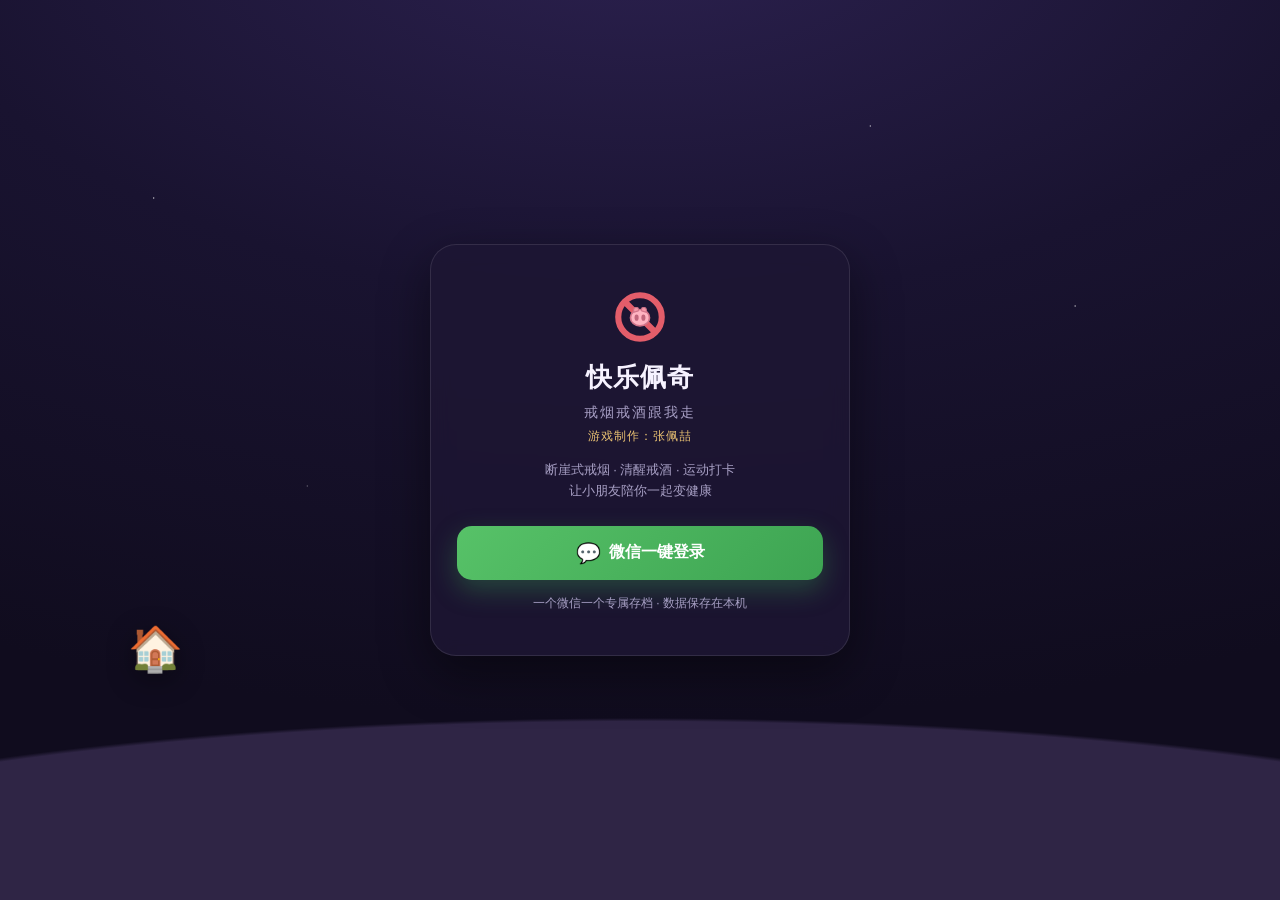
==== index.html @ ed57bc5c "更新: index.html" ====
<!DOCTYPE html>
<html lang="zh-CN">
<head>
<meta charset="UTF-8">
<meta name="viewport" content="width=device-width, initial-scale=1, viewport-fit=cover, user-scalable=no">
<title>快乐佩奇：戒烟戒酒跟我走</title>
<meta name="theme-color" content="#171227">
<link rel="manifest" href="manifest.json">
<link rel="apple-touch-icon" href="icon.png">
<meta http-equiv="Cache-Control" content="no-cache, no-store, must-revalidate">
<meta http-equiv="Pragma" content="no-cache">
<meta http-equiv="Expires" content="0">
<script>
/* 每次打开都带新版本号请求资源，避免手机/微信缓存旧代码 */
(function () {
  var v = 'v' + Date.now();
  document.write('<link rel="stylesheet" href="style.css?' + v + '">');
  ['art.js', 'music.js', 'game.js'].forEach(function (f) {
    document.write('<script src="' + f + '?' + v + '"><\/script>');
  });
})();
</script>
</head>
<body>

<!-- ============ 登录页 ============ -->
<div id="login" class="login">
  <div class="login-scene" aria-hidden="true">
    <div class="scene-stars"></div>
    <div class="scene-hills"></div>
    <div class="scene-house">🏠</div>
  </div>
  <div class="login-card">
    <div class="logo">
      <span class="logo-emoji">
        <svg viewBox="0 0 100 100" width="68" height="68" xmlns="http://www.w3.org/2000/svg">
          <line x1="29" y1="29" x2="71" y2="71" stroke="#e35d6a" stroke-width="9" stroke-linecap="round"/>
          <circle cx="50" cy="50" r="32" fill="none" stroke="#e35d6a" stroke-width="9"/>
          <ellipse cx="50" cy="51" rx="14" ry="12" fill="#ffb3c1" stroke="#d1748a" stroke-width="2.5"/>
          <ellipse cx="45" cy="51" rx="3" ry="4.6" fill="#c1667c"/>
          <ellipse cx="55" cy="51" rx="3" ry="4.6" fill="#c1667c"/>
          <path d="M41 43 Q39 34 47 36.5 Q48.5 38.5 47.5 41 Z" fill="#f59aa9" stroke="#d1748a" stroke-width="1.6" stroke-linejoin="round"/>
          <path d="M59 43 Q61 34 53 36.5 Q51.5 38.5 52.5 41 Z" fill="#f59aa9" stroke="#d1748a" stroke-width="1.6" stroke-linejoin="round"/>
        </svg>
      </span>
      <h1>快乐佩奇</h1>
      <p class="sub-title">戒烟戒酒跟我走</p>
      <p class="credit">游戏制作：张佩喆</p>
    </div>
    <p class="login-sub">断崖式戒烟 · 清醒戒酒 · 运动打卡<br>让小朋友陪你一起变健康</p>
    <button id="wxLogin" class="wx-btn">
      <span class="wx-ico">💬</span> 微信一键登录
    </button>
    <p class="muted tiny" style="text-align:center;margin-top:14px">一个微信一个专属存档 · 数据保存在本机</p>
  </div>
</div>

<!-- ============ 主界面 ============ -->
<div id="app" class="hidden">
  <header class="topbar">
    <div class="topbar-brand">
      <span class="brand-ico">
        <svg viewBox="0 0 100 100" width="22" height="22" xmlns="http://www.w3.org/2000/svg">
          <line x1="29" y1="29" x2="71" y2="71" stroke="#e35d6a" stroke-width="10" stroke-linecap="round"/>
          <circle cx="50" cy="50" r="32" fill="none" stroke="#e35d6a" stroke-width="10"/>
          <ellipse cx="50" cy="51" rx="14" ry="12" fill="#ffb3c1" stroke="#d1748a" stroke-width="2.5"/>
          <ellipse cx="45" cy="51" rx="3" ry="4.6" fill="#c1667c"/>
          <ellipse cx="55" cy="51" rx="3" ry="4.6" fill="#c1667c"/>
        </svg>
      </span>
      <span class="tb-wrap">快乐佩奇<small class="brand-credit">戒烟戒酒跟我走</small></span>
      <button id="nickBtn" class="nick-chip" title="点击修改昵称">玩家</button>
    </div>
    <div class="topbar-acts">
      <span id="ptsBadge" class="pts-badge">⭐ 0</span>
      <button id="musicBtn" class="icon-btn" title="音乐：卡农（可关闭）">🎵</button>
      <button id="menuBtn" class="icon-btn" title="菜单">☰</button>
    </div>
  </header>

  <main id="main"></main>

  <nav class="tabbar">
    <button class="tab active" data-tab="peki"><span class="tab-ico" id="pekiIco"></span>首页</button>
    <button class="tab" data-tab="smoke"><span>🚬</span>戒烟</button>
    <button class="tab" data-tab="alcohol"><span>🍺</span>戒酒</button>
    <button class="tab" data-tab="fit"><span>🏃</span>运动</button>
  </nav>
</div>

<audio id="bgm" src="bgm.mp3" loop preload="auto"></audio>
<div id="sheetRoot"></div>
<div id="toastWrap"></div>


</body>
</html>
---- style.css ----
/* 戒烟戒酒跟我走 · 样式（配色延续月芽小镇的深紫夜色 + 金色点缀） */
:root {
  --bg: #171227;
  --bg2: #221a3a;
  --card: rgba(255, 255, 255, .06);
  --card2: rgba(255, 255, 255, .1);
  --line: rgba(255, 255, 255, .1);
  --text: #f6f2ff;
  --muted: #a79fc4;
  --gold: #ffd479;
  --gold2: #ffb347;
  --mint: #7ee6c1;
  --pink: #ff9ec4;
  --violet: #b79bff;
  --radius: 22px;
  --shadow: 0 18px 50px rgba(0, 0, 0, .45);
}
* { box-sizing: border-box; -webkit-tap-highlight-color: transparent; }
html, body {
  margin: 0; padding: 0; min-height: 100%;
  background: radial-gradient(120% 90% at 50% -10%, #2c2150 0%, #191330 48%, #100c1e 100%);
  color: var(--text);
  font-family: -apple-system, BlinkMacSystemFont, "PingFang SC", "Noto Sans SC", "Microsoft YaHei", sans-serif;
  font-size: 15px; line-height: 1.6; -webkit-font-smoothing: antialiased; overflow-x: hidden;
}
button { font-family: inherit; font-size: inherit; color: inherit; border: none; background: none; cursor: pointer; }
input { font-family: inherit; }
.hidden { display: none !important; }
.muted { color: var(--muted); }
.tiny { font-size: 12px; }
.gold { color: var(--gold); }
b { font-weight: 700; }
h2, h3 { letter-spacing: .5px; margin: 0 0 10px; }
h3 small { font-weight: 400; }

/* ---------------- 通用 ---------------- */
.btn {
  display: inline-flex; align-items: center; justify-content: center; gap: 6px;
  padding: 10px 18px; border-radius: 13px; font-weight: 600; font-size: 14px;
  border: 1px solid transparent; transition: transform .15s, box-shadow .2s, background .2s, opacity .2s; white-space: nowrap;
}
.btn:active { transform: scale(.97); }
.btn-primary { background: linear-gradient(135deg, #ffd88c, #ffb347); color: #3d2808; box-shadow: 0 8px 22px rgba(255, 179, 71, .3); }
.btn-ghost { background: rgba(255, 255, 255, .07); border-color: var(--line); }
.btn-danger { background: #e35d6a; color: #fff; }
.btn.sm { padding: 7px 13px; font-size: 13px; border-radius: 10px; }
.btn-lg { width: 100%; padding: 15px; font-size: 16px; border-radius: 15px; }
.btn:disabled { opacity: .38; cursor: not-allowed; box-shadow: none; }

.card {
  background: var(--card); border: 1px solid var(--line); border-radius: var(--radius);
  padding: 18px; margin: 14px 14px 0; backdrop-filter: blur(6px);
}
.card h3 { font-size: 15px; }

/* ---------------- 登录 ---------------- */
.login { position: relative; min-height: 100dvh; display: grid; place-items: center; padding: 30px 18px; overflow: hidden; }
.login-scene { position: absolute; inset: 0; overflow: hidden; }
.scene-stars {
  position: absolute; inset: 0;
  background-image: radial-gradient(2px 2px at 12% 22%, rgba(255,255,255,.8), transparent 60%),
    radial-gradient(2px 2px at 68% 14%, rgba(255,255,255,.7), transparent 60%),
    radial-gradient(1.6px 1.6px at 42% 38%, rgba(255,255,255,.6), transparent 60%),
    radial-gradient(2px 2px at 84% 34%, rgba(255,255,255,.7), transparent 60%),
    radial-gradient(1.6px 1.6px at 24% 54%, rgba(255,255,255,.5), transparent 60%);
}
.scene-moon {
  position: absolute; top: 8%; right: 14%; width: 74px; height: 74px; border-radius: 50%;
  background: radial-gradient(circle at 34% 34%, #ffe9a8, #f2c76a);
  box-shadow: 0 0 60px rgba(255, 220, 140, .45);
}
.scene-hills {
  position: absolute; bottom: 0; left: 0; right: 0; height: 32%;
  background: radial-gradient(140% 120% at 50% 110%, #2f2545 60%, transparent 61%),
              radial-gradient(120% 100% at 20% 112%, #262038 58%, transparent 59%);
}
.scene-house { position: absolute; bottom: 24%; left: 10%; font-size: 44px; filter: drop-shadow(0 6px 14px rgba(0,0,0,.4)); }
.login-card {
  position: relative; width: min(420px, 100%); text-align: center;
  background: rgba(30, 22, 52, .82); border: 1px solid var(--line); border-radius: 26px;
  padding: 38px 26px 30px; backdrop-filter: blur(10px); box-shadow: var(--shadow);
}
.logo h1 { margin: 6px 0 2px; font-size: 26px; letter-spacing: 1px; }
.logo .sub-title { margin: 0; font-size: 14px; color: var(--muted); letter-spacing: 2px; }
.logo-emoji { font-size: 52px; }
.logo .credit { margin: 4px 0 0; font-size: 12px; color: var(--gold); opacity: .9; letter-spacing: 1px; }
.login-sub { color: var(--muted); font-size: 13px; margin: 14px 0 24px; }
.wx-btn {
  width: 100%; display: flex; align-items: center; justify-content: center; gap: 8px;
  background: linear-gradient(135deg, #57c268, #3da452); color: #fff; font-weight: 700;
  border-radius: 15px; padding: 15px; font-size: 16px; box-shadow: 0 10px 26px rgba(61, 164, 82, .35);
}
.wx-btn:active { transform: scale(.97); }
.wx-ico { font-size: 20px; }

/* ---------------- 顶栏 / 底栏 ---------------- */
.topbar {
  position: sticky; top: 0; z-index: 30;
  display: flex; align-items: center; justify-content: space-between;
  padding: 12px 16px; background: rgba(23, 18, 39, .86); backdrop-filter: blur(10px);
  border-bottom: 1px solid var(--line);
}
.topbar-brand { display: flex; align-items: center; gap: 8px; font-weight: 800; font-size: 17px; }
.tb-wrap { display: flex; flex-direction: column; line-height: 1.15; }
.brand-credit { font-size: 10px; font-weight: 400; color: var(--gold); opacity: .85; letter-spacing: 1px; }
.topbar-acts { display: flex; align-items: center; gap: 8px; }
.nick-chip {
  max-width: 96px; overflow: hidden; text-overflow: ellipsis; white-space: nowrap;
  font-size: 11px; font-weight: 700; color: var(--gold);
  background: rgba(255, 212, 121, .12); border: 1px solid rgba(255, 212, 121, .35);
  border-radius: 20px; padding: 3px 9px; margin-left: 2px; flex-shrink: 0;
}
.pts-badge {
  background: rgba(255, 212, 121, .14); border: 1px solid rgba(255, 212, 121, .3);
  color: var(--gold); font-size: 13px; font-weight: 700; border-radius: 20px; padding: 4px 12px;
}
.icon-btn {
  width: 38px; height: 38px; border-radius: 12px; font-size: 17px;
  background: var(--card2); border: 1px solid var(--line);
  display: grid; place-items: center;
}
.tabbar {
  position: fixed; bottom: 0; left: 50%; transform: translateX(-50%); z-index: 30;
  width: min(1180px, calc(100% - 24px));
  display: flex; gap: 6px; padding: 8px; margin-bottom: 10px;
  background: rgba(30, 22, 52, .92); border: 1px solid var(--line);
  border-radius: 20px; backdrop-filter: blur(12px); box-shadow: var(--shadow);
}
.tab {
  flex: 1; display: flex; flex-direction: column; align-items: center; gap: 2px;
  padding: 8px 0 6px; border-radius: 14px; color: var(--muted); font-size: 12px; font-weight: 600;
}
.tab span { font-size: 20px; }
.tab.active { background: rgba(255, 212, 121, .14); color: var(--gold); }
#app { padding-bottom: 110px; }

/* ---------------- 舞台 ---------------- */
.stage { position: relative; margin: 10px 10px 0; border-radius: var(--radius); overflow: hidden; border: 1px solid var(--line); }
.scene-svg { display: block; width: 100%; height: auto; }
.scene-btn {
  position: absolute; top: 12px; right: 12px; width: 40px; height: 40px; border-radius: 12px; font-size: 18px;
  background: rgba(20, 14, 40, .55); border: 1px solid var(--line); backdrop-filter: blur(4px);
}
.goal-banner {
  position: absolute; top: 14px; left: 50%; transform: translateX(-50%);
  background: rgba(20, 14, 40, .6); border: 1px solid rgba(255, 212, 121, .4); color: var(--gold);
  font-weight: 800; font-size: 14px; letter-spacing: 1px; padding: 6px 16px; border-radius: 20px;
  white-space: nowrap; backdrop-filter: blur(4px); text-shadow: 0 2px 8px rgba(0,0,0,.5);
}
.goal-sign {
  position: absolute; top: 50px; left: 50%; transform: translateX(-50%);
  background: rgba(20, 14, 40, .5); color: var(--muted); font-size: 11px;
  padding: 2px 11px; border-radius: 14px; white-space: nowrap; backdrop-filter: blur(4px);
  max-width: 82%; overflow: hidden; text-overflow: ellipsis;
}
.title-bar { display: flex; align-items: center; justify-content: center; gap: 10px; margin: 14px 14px 0; }
.peki-stage { min-height: 300px; }
.peki-stage .goal-banner { top: 5px; cursor: pointer; font-size: 12.5px; padding: 6px 12px; letter-spacing: 0; max-width: 74%; }
.peki-stage .charm-chip { top: 8px; right: 8px; font-size: 12px; padding: 4px 10px; }
/* 生命值 / 快乐值 进度条（浴缸下面一行） */
.stat-bars {
  position: absolute; left: 9px; right: 9px; bottom: 2px;
  display: flex; gap: 7px; pointer-events: none;
}
.sbar {
  flex: 1; min-width: 0;
  background: rgba(20, 14, 40, .62); border: 1px solid rgba(255, 255, 255, .14);
  border-radius: 10px; padding: 3px 8px 4px; backdrop-filter: blur(4px);
  line-height: 1.15;
}
.sbar-top { display: flex; align-items: center; justify-content: space-between; gap: 5px; font-size: 10px; color: #d8cff0; white-space: nowrap; }
.sbar-top b { font-size: 10px; color: var(--gold); }
.sbar-track { height: 4px; margin-top: 3px; border-radius: 4px; background: rgba(255, 255, 255, .13); overflow: hidden; }
.sbar-track i { display: block; height: 100%; border-radius: 4px; transition: width .5s ease; }
.sbar-track i.life { background: linear-gradient(90deg, #ff7a8a, #ff4d67); }
.sbar-track i.joy { background: linear-gradient(90deg, #ffd98c, #ffb347); }

/* 喂食进度条 */
.food-main { flex: 1; min-width: 0; display: block; text-align: left; }
.food-main b { display: flex; align-items: center; gap: 8px; font-size: 15px; }
.food-meter { display: flex; align-items: center; gap: 7px; margin-top: 5px; }
.food-bar { flex: 1; height: 5px; border-radius: 4px; background: rgba(255, 255, 255, .13); overflow: hidden; }
.food-bar i { display: block; height: 100%; border-radius: 4px; background: linear-gradient(90deg, #8fd3ff, #57b3ef); transition: width .5s ease; }
.food-meter em { font-style: normal; font-size: 10.5px; color: var(--muted); min-width: 30px; text-align: right; }
.food-row .food-ico { align-self: flex-start; margin-top: 2px; }
.food-row em.on { font-size: 10px; padding: 1px 6px; }
.clock-presets { display: flex; gap: 8px; margin-top: 8px; }
.clock-presets .btn { flex: 1; margin: 0; }
@keyframes tailWag { 0%,100% { transform: rotate(-10deg); } 50% { transform: rotate(16deg); } }
.dog-tail { animation: tailWag 1s ease-in-out infinite; transform-box: fill-box; transform-origin: 100% 100%; }
@keyframes dogWiggle { 0%,100% { transform: rotate(0); } 25% { transform: rotate(-9deg); } 50% { transform: rotate(7deg); } 75% { transform: rotate(-4deg); } }
.dog-wiggle { animation: dogWiggle .55s ease-in-out; transform-box: fill-box; transform-origin: 50% 100%; }
@keyframes catDrop {
  0% { transform: translate(0,-540px) rotate(-52deg); opacity: 0; }
  8% { opacity: 1; }
  55% { transform: translate(0,0) rotate(10deg); }
  68% { transform: translate(0,-32px) rotate(-8deg); }
  80% { transform: translate(0,0) rotate(3deg); }
  100% { transform: translate(0,0) rotate(0); }
}
.cat-drop { animation: catDrop 2.2s cubic-bezier(.45,0,.8,1) forwards; transform-box: fill-box; transform-origin: 50% 100%; }
@keyframes catLick { 0%,100% { transform: rotate(0); } 30% { transform: rotate(-7deg); } 60% { transform: rotate(5deg); } }
.cat-lick { animation: catLick 1.1s ease-in-out infinite; transform-box: fill-box; transform-origin: 50% 100%; }
@keyframes catLeave { 0% { opacity: 1; transform: translateX(0); } 100% { opacity: 0; transform: translateX(220px); } }
.cat-leave { animation: catLeave 1.8s ease-in forwards; transform-box: fill-box; transform-origin: 50% 100%; }
.peki-stage .scene-svg { height: 300px; object-fit: cover; }

/* 小朋友（舞台下方大图） */
.kid-zone { position: relative; margin: 12px 14px 0; }

.lv-mini {
  font-size: 11px; font-weight: 700; color: var(--gold); white-space: nowrap;
  border: 1px solid rgba(255, 212, 121, .45); border-radius: 20px; padding: 6px 12px;
  background: rgba(255, 212, 121, .1);
}
.stat .stat-sub { display: block; font-style: normal; font-size: 11px; font-weight: 500; color: var(--muted); margin-top: 2px; }
.title-badge {
  display: inline-flex; align-items: center; gap: 6px; white-space: nowrap;
  background: rgba(26, 18, 44, .82); backdrop-filter: blur(6px);
  border: 1px solid rgba(255, 212, 121, .5); color: var(--gold);
  font-weight: 800; font-size: 13px; padding: 5px 14px; border-radius: 20px; margin: 0;
  box-shadow: 0 6px 18px rgba(0, 0, 0, .28);
}
.title-badge small { font-weight: 400; opacity: .8; }
.kid-stage { display: grid; place-items: center; padding: 6px 0 2px; }
#kidBox svg { width: 190px; height: auto; overflow: visible; }

/* 交互栏 */
.dock {
  display: grid; grid-template-columns: 1fr 1fr 1fr; gap: 8px;
  margin: 14px 14px 0;
}
.dock .act.primary { grid-column: 1 / -1; }
.dock.single { grid-template-columns: 1fr; }

/* 鼓励爱心 */
.heart-pop {
  position: absolute; bottom: 20%; left: 50%; line-height: 1; pointer-events: none;
  opacity: 0; animation: heartUp 1.55s cubic-bezier(.2, .7, .3, 1) forwards;
  filter: drop-shadow(0 2px 6px rgba(0, 0, 0, .35));
}
@keyframes heartUp {
  0% { opacity: 0; transform: translate(-50%, 0) scale(.4); }
  18% { opacity: 1; transform: translate(-50%, -18px) scale(1.05); }
  100% { opacity: 0; transform: translate(calc(-50% + var(--dx, 0px)), -128px) scale(1.3); }
}
.act {
  display: flex; align-items: center; justify-content: center; gap: 5px;
  background: var(--card2); border: 1px solid var(--line); border-radius: 14px;
  padding: 11px 6px; font-size: 13px; font-weight: 600; color: var(--text);
}
.act:active { transform: scale(.96); }
.act.primary {
  background: linear-gradient(135deg, #ffd88c, #ffb347); color: #3d2808;
  border: none; font-size: 15px; padding: 13px; box-shadow: 0 8px 22px rgba(255, 179, 71, .3); font-weight: 800;
}
.act:disabled { opacity: .45; }

/* 统计 */
.stats-grid { display: grid; grid-template-columns: repeat(auto-fit, minmax(92px, 1fr)); gap: 8px; margin: 8px 0 4px; }
.stat {
  background: rgba(255, 255, 255, .05); border: 1px solid var(--line); border-radius: 14px;
  padding: 10px 8px; text-align: center;
}
.stat small { display: block; color: var(--muted); font-size: 11px; }
.stat b { font-size: 15px; color: var(--gold); }

/* 健康总览 */
.hp-row { display: flex; align-items: center; gap: 10px; margin: 9px 0; }
.hp-name { width: 76px; font-size: 13px; color: var(--muted); flex-shrink: 0; }
.hp-bar { flex: 1; height: 10px; background: rgba(255, 255, 255, .08); border-radius: 6px; overflow: hidden; }
.hp-bar i { display: block; height: 100%; border-radius: 6px; background: linear-gradient(90deg, #7ee6c1, #ffd479); transition: width .6s; }
.hp-pct { width: 42px; text-align: right; font-size: 12px; }

/* 表单 */
.form { display: flex; flex-direction: column; gap: 8px; margin-top: 6px; }
.form label { font-size: 12px; color: var(--muted); margin-top: 6px; }
.form input {
  background: rgba(255, 255, 255, .07); border: 1px solid var(--line); border-radius: 12px;
  color: var(--text); padding: 11px 13px; font-size: 15px; outline: none; width: 100%;
}
.form input:focus { border-color: rgba(255, 212, 121, .5); }
.form-row { flex-direction: row; flex-wrap: wrap; }
.form-row > div { flex: 1 1 30%; display: flex; flex-direction: column; gap: 6px; min-width: 90px; }
.seg { display: flex; gap: 8px; }
.seg-b {
  flex: 1; padding: 11px; border-radius: 12px; background: rgba(255, 255, 255, .07);
  border: 1px solid var(--line); font-weight: 600;
}
.seg-b.active { background: rgba(255, 212, 121, .16); border-color: rgba(255, 212, 121, .5); color: var(--gold); }

/* 纸条 / 悄悄话 */
.note-item {
  background: rgba(255, 212, 121, .08); border: 1px dashed rgba(255, 212, 121, .35);
  border-radius: 12px; padding: 10px 12px; font-size: 13px; margin: 8px 0; color: #ffe9c0;
}
.note-big {
  background: linear-gradient(135deg, rgba(255, 212, 121, .16), rgba(255, 179, 71, .1));
  border: 1px solid rgba(255, 212, 121, .45); border-radius: 16px;
  padding: 22px 18px; margin: 14px 0; text-align: center; font-size: 15px; line-height: 1.9; color: #ffe9c0;
}
.msg-item {
  display: flex; align-items: center; justify-content: space-between; gap: 10px;
  background: rgba(255, 255, 255, .05); border: 1px solid var(--line);
  border-radius: 12px; padding: 10px 12px; margin: 8px 0;
}
.msg-item p { margin: 0; font-size: 14px; }
.msg-del {
  background: rgba(227, 93, 106, .16); color: #ff9aa5; border: 1px solid rgba(227, 93, 106, .3);
  border-radius: 9px; padding: 4px 10px; font-size: 12px; flex-shrink: 0;
}
.organ-box { background: rgba(0, 0, 0, .25); border-radius: 16px; padding: 12px; display: grid; place-items: center; }
.organ-box svg { width: min(280px, 78vw); height: auto; }

/* 弹层 */
.sheet-mask {
  position: fixed; inset: 0; z-index: 60; background: rgba(10, 6, 20, .62);
  display: flex; align-items: flex-end; justify-content: center;
  opacity: 0; transition: opacity .22s;
}
.sheet-mask.in { opacity: 1; }
.sheet {
  width: min(560px, 100%); background: #241c3e; border: 1px solid var(--line);
  border-radius: 24px 24px 0 0; padding: 24px 20px calc(24px + env(safe-area-inset-bottom));
  transform: translateY(40px); transition: transform .25s; max-height: 82dvh; overflow-y: auto;
}
.sheet.in { transform: translateY(0); }
.sheet h3 { font-size: 18px; text-align: center; }
.sheet-sub { color: var(--muted); font-size: 13px; text-align: center; margin: 8px 0 14px; }
.sheet-actions { display: flex; gap: 10px; margin-top: 14px; }
.sheet-actions.col { flex-direction: column; }
.sheet-actions .btn { flex: 1; padding: 13px; }
.wx-accounts { display: flex; flex-direction: column; gap: 8px; margin: 10px 0; }
.wx-account {
  display: flex; align-items: center; gap: 6px;
  background: rgba(255, 255, 255, .06); border: 1px solid var(--line);
  border-radius: 14px; padding: 8px 8px 8px 14px;
}
.wx-pick {
  flex: 1; min-width: 0; display: flex; align-items: center; gap: 12px;
  text-align: left; padding: 4px 0;
}
.wx-pick em { margin-left: auto; font-style: normal; font-size: 12px; color: var(--muted); white-space: nowrap; }
.wx-del {
  width: 32px; height: 32px; border-radius: 10px; flex-shrink: 0; font-size: 14px;
  color: #ff9aa5; background: rgba(227, 93, 106, .14); border: 1px solid rgba(227, 93, 106, .3);
  display: grid; place-items: center;
}
.wx-del:active { background: rgba(227, 93, 106, .3); }
.ava { display: grid; place-items: center; background: rgba(255, 255, 255, .1); border-radius: 12px; }
.ava.big { width: 42px; height: 42px; font-size: 22px; }
.wx-nick { font-weight: 700; }
.wx-new {
  width: 100%; display: flex; align-items: center; justify-content: center; gap: 6px;
  background: linear-gradient(135deg, #57c268, #3da452); color: #fff; font-weight: 700;
  border-radius: 14px; padding: 13px; margin-top: 6px;
}

/* 菜单 / 分享 */
.wx-card {
  display: flex; align-items: center; gap: 13px;
  background: rgba(87, 194, 104, .12); border: 1px solid rgba(87, 194, 104, .32);
  border-radius: 16px; padding: 15px 16px; margin-top: 12px;
}
.wx-card-ico { font-size: 24px; flex-shrink: 0; }
.wx-card small { display: block; font-size: 11px; color: var(--muted); letter-spacing: .5px; }
.wx-card b {
  display: block; margin-top: 3px; font-size: 19px; letter-spacing: 1.4px;
  color: #a8e6b6; font-family: ui-monospace, SFMono-Regular, Menlo, monospace;
  user-select: all; -webkit-user-select: all;
}
.menu-list { display: flex; flex-direction: column; gap: 9px; margin-top: 6px; }
.menu-row {
  display: flex; align-items: center; gap: 12px; text-align: left; width: 100%;
  background: rgba(255, 255, 255, .06); border: 1px solid var(--line);
  border-radius: 15px; padding: 13px 15px; transition: background .18s;
}
.menu-row:active { background: rgba(255, 255, 255, .12); }
.menu-row > span { font-size: 20px; flex-shrink: 0; width: 26px; text-align: center; }
.menu-row b { display: block; font-size: 14.5px; font-weight: 700; }
.menu-row small { display: block; font-size: 11.5px; color: var(--muted); font-weight: 400; margin-top: 1px; }
.menu-row.danger { background: rgba(227, 93, 106, .13); border-color: rgba(227, 93, 106, .3); }
.menu-row.danger b { color: #ff9aa5; }
.share-tip {
  display: flex; align-items: center; justify-content: center; gap: 10px;
  background: rgba(255, 212, 121, .1); border: 1px dashed rgba(255, 212, 121, .4);
  border-radius: 14px; padding: 14px; color: var(--gold); font-weight: 700; font-size: 14px;
}
.share-arrow { font-size: 22px; transform: translateY(-2px); }

/* toast */
#toastWrap {
  position: fixed; top: 70px; left: 50%; transform: translateX(-50%); z-index: 80;
  display: flex; flex-direction: column; align-items: center; gap: 8px; pointer-events: none; width: max-content; max-width: 90vw;
}
.toast {
  background: rgba(30, 22, 52, .95); border: 1px solid rgba(255, 212, 121, .35);
  color: var(--text); font-size: 14px; font-weight: 600; border-radius: 20px; padding: 10px 20px;
  box-shadow: var(--shadow); animation: toastIn .25s ease-out; max-width: 88vw; text-align: center;
}
.toast.out { opacity: 0; transform: translateY(-8px); transition: all .35s; }
@keyframes toastIn { from { opacity: 0; transform: translateY(10px) scale(.94); } }

/* ---------------- 场景动画 ---------------- */
@keyframes cloudDrift { from { transform: translateX(-120px); } to { transform: translateX(920px); } }
.cloud { animation: cloudDrift 46s linear infinite; }
@keyframes waveGlide { from { transform: translateX(0); } to { transform: translateX(-160px); } }
.wave { animation: waveGlide 5.5s linear infinite; }
@keyframes shimmerMove { 0%, 100% { opacity: .25; } 50% { opacity: .9; } }
.shimmer { animation: shimmerMove 2.6s ease-in-out infinite; }
@keyframes palmSway { 0%, 100% { transform: rotate(-1.2deg); } 50% { transform: rotate(1.4deg); } }
.palm { transform-box: fill-box; transform-origin: 50% 100%; animation: palmSway 6.5s ease-in-out infinite; }
@keyframes crabWalk { 0%, 100% { transform: translateX(0); } 50% { transform: translateX(26px); } }
.crab { animation: crabWalk 9s ease-in-out infinite; }
@keyframes twinkleDot { 0%, 100% { opacity: .25; } 50% { opacity: 1; } }
.spk { animation: twinkleDot 2.8s ease-in-out infinite; }
@keyframes leafFall {
  0% { transform: translate(0, -10px) rotate(0deg); opacity: 0; }
  15% { opacity: .9; }
  100% { transform: translate(-60px, 260px) rotate(220deg); opacity: 0; }
}
.leaf { animation: leafFall 7s linear infinite; }
/* 卧室：窗帘飘动 / 睡眠气泡 */
@keyframes curtainSway {
  0%, 100% { transform: rotate(-1.3deg) skewX(0deg); }
  50% { transform: rotate(1.8deg) skewX(1.2deg); }
}
.curtain { transform-box: fill-box; transform-origin: 50% 0%; animation: curtainSway 5.2s ease-in-out infinite; }
@keyframes zzzFloat {
  0% { opacity: 0; transform: translate(0, 6px) scale(.7); }
  30% { opacity: .9; }
  100% { opacity: 0; transform: translate(16px, -34px) scale(1.15); }
}
.zzz { animation: zzzFloat 3.4s ease-out infinite; transform-box: fill-box; }
@keyframes bubbleUp {
  0% { opacity: 0; transform: translateY(10px) scale(.7); }
  25% { opacity: .75; }
  100% { opacity: 0; transform: translateY(-42px) scale(1.12); }
}
.bath-bubble { animation: bubbleUp 4.2s ease-out infinite; transform-box: fill-box; transform-origin: 50% 50%; }

@keyframes boatBob {
  0%, 100% { transform: translateY(0) rotate(-.8deg); }
  50% { transform: translateY(5px) rotate(.8deg); }
}
.boat { transform-box: fill-box; transform-origin: 50% 90%; animation: boatBob 4.6s ease-in-out infinite; }
@keyframes fxTwinkle { 0%, 100% { opacity: .2; } 50% { opacity: 1; } }
.kid-fx { animation: fxTwinkle 1.6s ease-in-out infinite; }

/* 小朋友交互动画 */
@keyframes kidJump {
  0%, 100% { transform: translateY(0); }
  30% { transform: translateY(-26px) scale(1.03); }
  55% { transform: translateY(0); }
  72% { transform: translateY(-10px); }
}
.jump { animation: kidJump .8s ease-out; }
@keyframes kidShake {
  0%, 100% { transform: rotate(0); }
  20% { transform: rotate(-7deg) translateX(-5px); }
  40% { transform: rotate(6deg) translateX(5px); }
  60% { transform: rotate(-5deg) translateX(-4px); }
  80% { transform: rotate(4deg) translateX(3px); }
}
.shake { animation: kidShake .65s ease-in-out; transform-origin: 50% 90%; }
@keyframes kidNod { 0%, 100% { transform: translateY(0); } 40% { transform: translateY(5px) rotate(2deg); } }
.nod { animation: kidNod .6s ease-in-out; }
@keyframes kidEat { 0%, 100% { transform: scale(1); } 30% { transform: scale(1.1, .92); } 60% { transform: scale(.96, 1.05); } }
.eat { animation: kidEat .7s ease-in-out; }
.scene-kid { transform-box: fill-box; transform-origin: 50% 100%; }
.peki-kid { transform-box: fill-box; transform-origin: 50% 100%; }
.peki-float { transform-box: fill-box; transform-origin: 50% 50%; animation: pekiFloat 3.8s ease-in-out infinite; }
@keyframes pekiFloat { 0%, 100% { transform: translateY(0); } 50% { transform: translateY(-9px); } }
/* 快乐值为 0：睡着 → 呼吸放慢、星光熄灭 */
.peki-stage.sleepy .peki-float { animation-duration: 7s; }
.peki-stage.sleepy .kid-fx { animation: none; opacity: .35; }
.peki-stage.sleepy .zzz { animation-duration: 4.2s; }
/* 佩奇页新增 */
.cheer-num { margin-left: 8px; font-size: 11px; font-weight: 700; opacity: .72; letter-spacing: .5px; }
.dock.two { grid-template-columns: 1fr 1fr; }
.dock.two .act.primary { grid-column: 1 / -1; }
.charm-chip {
  position: absolute; top: 12px; right: 12px;
  background: rgba(255, 212, 121, .16); border: 1px solid rgba(255, 212, 121, .45);
  color: var(--gold); font-weight: 800; font-size: 13px; letter-spacing: .5px;
  padding: 5px 12px; border-radius: 20px; backdrop-filter: blur(4px);
}
.rules-btn { width: calc(100% - 28px); margin: 14px 14px 0; }
.food-list { display: flex; flex-direction: column; gap: 9px; margin-top: 6px; }
.food-row {
  display: flex; align-items: center; gap: 12px; width: 100%; text-align: left;
  background: rgba(255, 255, 255, .06); border: 1px solid var(--line);
  border-radius: 15px; padding: 12px 14px;
}
.food-row:disabled { opacity: .45; }
.food-row:active:not(:disabled) { background: rgba(255, 255, 255, .12); }
.food-ico { font-size: 26px; flex-shrink: 0; width: 32px; text-align: center; }
.food-row b { display: block; font-size: 15px; flex: 1; }
.food-row small { display: block; font-size: 11.5px; color: var(--muted); margin-top: 2px; }
.food-row em.on {
  margin-left: auto; font-style: normal; font-size: 10.5px; font-weight: 700;
  color: var(--gold); background: rgba(255, 212, 121, .14); border: 1px solid rgba(255, 212, 121, .35);
  border-radius: 12px; padding: 3px 8px; flex-shrink: 0;
}
.rule-list p {
  margin: 0 0 10px; font-size: 13px; line-height: 1.6; color: #ded7f2;
  background: rgba(255, 255, 255, .05); border: 1px solid var(--line);
  border-radius: 12px; padding: 10px 12px;
}
.rule-list p b { color: var(--gold); margin-right: 6px; }

/* 佩奇跳舞 */
@keyframes pekiDance {
  0%, 100% { transform: rotate(0deg) translateY(0); }
  15% { transform: rotate(-9deg) translateY(-7px); }
  32% { transform: rotate(8deg) translateY(0); }
  48% { transform: rotate(-7deg) translateY(-9px); }
  66% { transform: rotate(8deg) translateY(0); }
  84% { transform: rotate(-5deg) translateY(-5px); }
}
.peki-kid.dance { animation: pekiDance .72s ease-in-out 7; }

@media (min-width: 700px) {
  #main { max-width: 620px; margin: 0 auto; }
  .card { margin-left: 0; margin-right: 0; }
  .stage, .kid-zone, .dock { max-width: 600px; margin-left: auto; margin-right: auto; }
}

/* ---------------- 新增组件 ---------------- */
.brand-ico { display: grid; place-items: center; }
.logo-emoji svg { display: block; margin: 0 auto; }
.tab-ico { display: grid; place-items: center; height: 22px; }
.tab-ico .ava-svg { width: 24px; height: 24px; display: block; }
.tab.active .tab-ico .ava-svg circle:first-child { stroke: #ffd479; }

.stat b { font-size: 14px; line-height: 1.35; word-break: break-all; }

.info-card { padding: 14px 16px; }
.info-toggle {
  width: 100%; display: flex; align-items: center; justify-content: space-between;
  font-size: 14px; font-weight: 700; color: var(--text); padding: 2px 0;
}
.info-toggle em { font-style: normal; font-size: 12px; color: var(--muted); font-weight: 400; }
.info-body { margin-top: 12px; }
.info-body.hidden { display: none; }
.save-btn { margin-top: 14px; }
.restart-btn { margin-top: 10px; background: rgba(227, 93, 106, .15); border: 1px solid rgba(227, 93, 106, .35); color: #ff9aa5; }

.lv-btn {
  float: right; font-size: 11px; font-weight: 600; color: var(--gold);
  border: 1px solid rgba(255, 212, 121, .4); border-radius: 10px; padding: 2px 9px;
  background: rgba(255, 212, 121, .1);
}
.lv-list { display: flex; flex-direction: column; gap: 8px; margin-top: 6px; }
.lv-row {
  display: grid; grid-template-columns: 68px 96px 1fr; align-items: center; gap: 8px;
  background: rgba(255, 255, 255, .05); border: 1px solid var(--line);
  border-radius: 12px; padding: 9px 12px;
}
.lv-day { font-size: 12px; color: var(--gold); font-weight: 700; }
.lv-name { font-size: 13px; font-weight: 700; }
.lv-row small { color: var(--muted); font-size: 11px; line-height: 1.5; }
.note-wrap { margin-top: 14px; }
.note-title { font-size: 12px; color: var(--muted); margin: 0 0 8px; }
.note-list { margin-top: 0; display: flex; flex-direction: column; gap: 8px; }
.note-item {
  display: flex; align-items: center; gap: 9px; width: 100%; margin: 0; padding: 10px 12px;
  background: rgba(255, 212, 121, .09); border: 1px dashed rgba(255, 212, 121, .35);
  border-radius: 12px; color: #ffe9c0; font-size: 13px; font-family: inherit; text-align: left; cursor: pointer;
  transition: transform .12s;
}
.note-item:active { transform: scale(.985); }
.note-idx {
  flex: none; width: 20px; height: 20px; border-radius: 50%; background: rgba(255, 212, 121, .2);
  font-size: 11px; font-weight: 700; display: grid; place-items: center;
}
.note-txt { overflow: hidden; text-overflow: ellipsis; white-space: nowrap; }
/* 舞台上可点击的脑袋（佩奇 / 女孩 / 小佩奇） */
.pk-tap { cursor: pointer; }
.mini-tap { transform-box: fill-box; transform-origin: 50% 100%; }
.mini-tap.mini-bop { animation: kidNod .55s ease-in-out; }

@media (max-width: 440px) {
  .topbar { padding: 11px 12px; }
  .topbar-brand { font-size: 15px; gap: 6px; }
  .pts-badge { padding: 3px 9px; font-size: 12px; }
  .icon-btn { width: 34px; height: 34px; font-size: 16px; border-radius: 11px; }
  .nick-chip { max-width: 84px; padding: 3px 8px; }
}
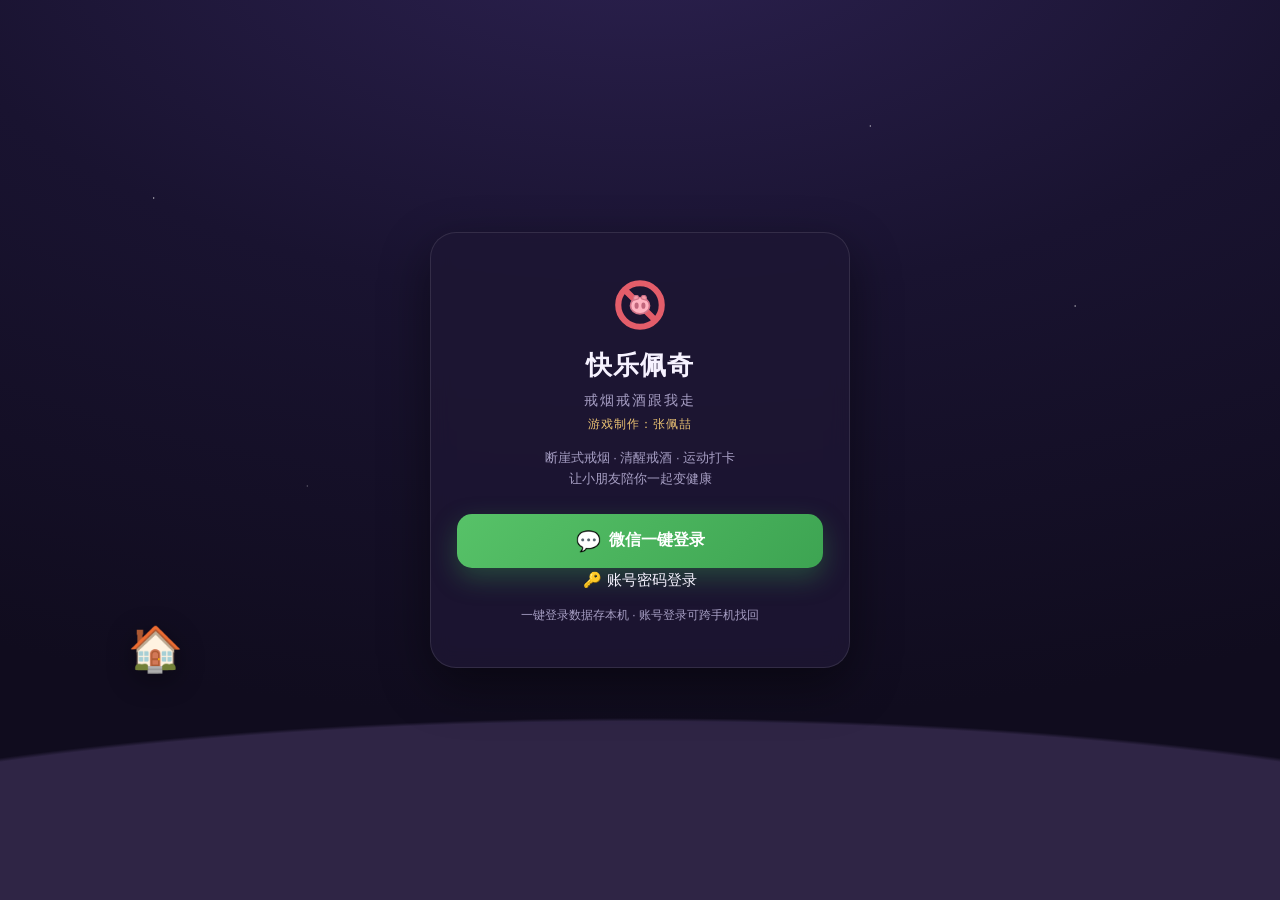
==== commit 3b03a74c: "account login button on login screen" ====
--- a/index.html
+++ b/index.html
@@ -51,7 +51,10 @@
     <button id="wxLogin" class="wx-btn">
       <span class="wx-ico">💬</span> 微信一键登录
     </button>
-    <p class="muted tiny" style="text-align:center;margin-top:14px">一个微信一个专属存档 · 数据保存在本机</p>
+    <button id="acctLogin" class="acct-btn">
+      <span>🔑</span> 账号密码登录
+    </button>
+    <p class="muted tiny" style="text-align:center;margin-top:14px">一键登录数据存本机 · 账号登录可跨手机找回</p>
   </div>
 </div>
 
@@ -72,7 +75,7 @@
       <button id="nickBtn" class="nick-chip" title="点击修改昵称">玩家</button>
     </div>
     <div class="topbar-acts">
-      <span id="ptsBadge" class="pts-badge">⭐ 0</span>
+      <button id="dmBell" class="icon-btn hidden" title="私信消息">✉️</button>
       <button id="musicBtn" class="icon-btn" title="音乐：卡农（可关闭）">🎵</button>
       <button id="menuBtn" class="icon-btn" title="菜单">☰</button>
     </div>
--- a/style.css
+++ b/style.css
@@ -105,19 +105,21 @@
 .brand-credit { font-size: 10px; font-weight: 400; color: var(--gold); opacity: .85; letter-spacing: 1px; }
 .topbar-acts { display: flex; align-items: center; gap: 8px; }
 .nick-chip {
-  max-width: 96px; overflow: hidden; text-overflow: ellipsis; white-space: nowrap;
+  display: inline-flex; align-items: center; max-width: 150px;
   font-size: 11px; font-weight: 700; color: var(--gold);
   background: rgba(255, 212, 121, .12); border: 1px solid rgba(255, 212, 121, .35);
   border-radius: 20px; padding: 3px 9px; margin-left: 2px; flex-shrink: 0;
 }
+.nick-chip .nk-t { max-width: 118px; overflow: hidden; text-overflow: ellipsis; white-space: nowrap; }
+.nick-chip .vip-mini { flex: none; }
 .pts-badge {
   background: rgba(255, 212, 121, .14); border: 1px solid rgba(255, 212, 121, .3);
   color: var(--gold); font-size: 13px; font-weight: 700; border-radius: 20px; padding: 4px 12px;
 }
 .icon-btn {
-  width: 38px; height: 38px; border-radius: 12px; font-size: 17px;
+  width: 38px; height: 38px; border-radius: 12px; font-size: 17px; flex: none;
   background: var(--card2); border: 1px solid var(--line);
-  display: grid; place-items: center;
+  display: grid; place-items: center; -webkit-text-size-adjust: 100%;
 }
 .tabbar {
   position: fixed; bottom: 0; left: 50%; transform: translateX(-50%); z-index: 30;
@@ -585,5 +587,246 @@
   .topbar-brand { font-size: 15px; gap: 6px; }
   .pts-badge { padding: 3px 9px; font-size: 12px; }
   .icon-btn { width: 34px; height: 34px; font-size: 16px; border-radius: 11px; }
-  .nick-chip { max-width: 84px; padding: 3px 8px; }
-}
+  .nick-chip { max-width: 132px; padding: 3px 8px; }
+  .nick-chip .nk-t { max-width: 100px; }
+}
+
+/* 会员 / 激活码 */
+.vip-tag {
+  display: inline-block; margin-left: 6px; padding: 1px 7px; border-radius: 999px;
+  font-size: 10px; font-weight: 800; letter-spacing: .04em; color: #4a3410;
+  background: linear-gradient(135deg, #ffe9a8, #efbb45); vertical-align: middle;
+}
+.vip-card {
+  display: flex; gap: 12px; align-items: center; margin-top: 10px; padding: 14px;
+  border-radius: 16px; border: 1px solid rgba(255, 212, 121, .34);
+  background: linear-gradient(135deg, rgba(255, 212, 121, .16), rgba(255, 212, 121, .04));
+}
+.vip-badge {
+  flex: none; width: 46px; height: 46px; border-radius: 13px;
+  display: flex; align-items: center; justify-content: center;
+  font-size: 13px; font-weight: 800; letter-spacing: .04em; color: #4a3410;
+  background: linear-gradient(135deg, #ffe9a8, #e9b93f);
+}
+.vip-card b { display: block; font-size: 15px; }
+.vip-card small { display: block; margin-top: 3px; font-size: 11.5px; color: var(--muted); }
+.vip-perk { margin-top: 14px; display: flex; flex-direction: column; gap: 9px; }
+.vip-perk div { display: flex; gap: 9px; align-items: center; font-size: 13px; color: #ded7f0; }
+.vip-perk span { width: 20px; text-align: center; }
+.vip-input {
+  width: 100%; margin-top: 14px; padding: 13px 14px; border-radius: 13px;
+  border: 1px solid rgba(255, 255, 255, .18); background: rgba(255, 255, 255, .06);
+  color: var(--text); font-size: 15px; text-align: center; letter-spacing: .1em;
+  text-transform: uppercase; font-family: ui-monospace, Menlo, Consolas, monospace;
+}
+.vip-input:focus { outline: none; border-color: var(--gold); box-shadow: 0 0 0 3px rgba(255, 212, 121, .14); }
+.vip-input::placeholder { color: rgba(255, 255, 255, .3); letter-spacing: .05em; }
+.date-row { display: flex; align-items: center; gap: 10px; margin-top: 10px; }
+.date-row span { flex: none; width: 74px; font-size: 13px; color: var(--muted); }
+.date-input {
+  flex: 1; min-width: 0; padding: 11px 12px; border-radius: 12px;
+  border: 1px solid rgba(255, 255, 255, .18); background: rgba(255, 255, 255, .06);
+  color: var(--text); font-size: 15px; font-family: inherit; color-scheme: dark;
+}
+.date-input:focus { outline: none; border-color: var(--gold); }
+
+/* 好友 */
+.fr-me {
+  display: flex; align-items: center; gap: 10px; margin-top: 10px; padding: 12px;
+  border-radius: 14px; border: 1px solid var(--line); background: rgba(255, 255, 255, .05);
+}
+.fr-ava {
+  flex: none; width: 38px; height: 38px; border-radius: 50%; display: flex;
+  align-items: center; justify-content: center; font-size: 20px; background: rgba(255, 255, 255, .08);
+}
+.fr-info { min-width: 0; }
+.fr-info b { display: block; font-size: 14.5px; }
+.fr-info small { display: block; margin-top: 2px; font-size: 11.5px; color: var(--muted); }
+.fr-search { display: flex; gap: 8px; margin-top: 14px; }
+.fr-search input {
+  flex: 1; min-width: 0; padding: 11px 13px; border-radius: 12px;
+  border: 1px solid var(--line); background: rgba(255, 255, 255, .06); color: var(--text); font-size: 14px;
+}
+.fr-search input:focus { outline: none; border-color: var(--gold); }
+.fr-search button {
+  flex: none; padding: 0 16px; border-radius: 12px; font-size: 14px; font-weight: 700;
+  color: #3a2a08; background: linear-gradient(135deg, #ffe9a8, #efbb45);
+}
+.fr-row {
+  display: flex; align-items: center; gap: 10px; margin-top: 8px; padding: 10px 12px;
+  border-radius: 13px; background: rgba(255, 255, 255, .045);
+}
+.fr-btn {
+  flex: none; padding: 7px 11px; border-radius: 10px; font-size: 12px;
+  color: var(--gold); background: rgba(255, 212, 121, .18); border: 1px solid rgba(255, 212, 121, .28);
+}
+.fr-btn.ghost { color: var(--muted); background: rgba(255, 255, 255, .06); border-color: var(--line); }
+.fr-btn:disabled { opacity: .55; }
+.fr-tip { margin: 16px 0 0; font-size: 12px; color: var(--muted); }
+.shake { animation: shakeX .5s ease-in-out; }
+@keyframes shakeX {
+  0%, 100% { transform: translateX(0); }
+  20% { transform: translateX(-6px); }
+  40% { transform: translateX(6px); }
+  60% { transform: translateX(-4px); }
+  80% { transform: translateX(4px); }
+}
+
+/* ===== 会员价格 / VIP 红名 / 性别标记 ===== */
+.vip-price { display: flex; gap: 8px; margin-top: 12px; }
+.vip-price > div {
+  flex: 1; text-align: center; padding: 12px 4px; border-radius: 14px;
+  background: linear-gradient(160deg, rgba(255, 212, 121, .16), rgba(255, 179, 71, .08));
+  border: 1px solid rgba(255, 212, 121, .3);
+}
+.vip-price b { display: block; font-size: 20px; color: var(--gold); }
+.vip-price small { color: var(--muted); font-size: 11px; }
+.vip-name { color: #ff6b81 !important; font-weight: 700; }
+.vip-mini {
+  display: inline-block; padding: 1px 5px; border-radius: 6px; font-size: 9px; font-weight: 700;
+  color: #2b1c00; background: linear-gradient(135deg, #ffd479, #ffb347); vertical-align: 1px; margin-left: 2px;
+}
+.vip-text { color: var(--gold); }
+.g-mark { font-style: normal; font-size: 10px; padding: 1px 5px; border-radius: 6px; vertical-align: 1px; }
+.g-boy { color: #8fc7ff; background: rgba(143, 199, 255, .14); }
+.g-girl { color: #ff9ec4; background: rgba(255, 158, 196, .14); }
+.fr-btn { min-width: 50px; padding: 6px 7px; font-size: 11.5px; text-align: center; white-space: nowrap; }
+.fr-acts { display: flex; gap: 4px; flex: none; flex-wrap: nowrap; justify-content: flex-end; }
+.fr-main { min-width: 0; flex: 1; display: flex; flex-direction: column; }
+.fr-line1 { display: flex; align-items: center; justify-content: space-between; gap: 6px; min-width: 0; }
+.fr-line1 > b { font-size: 14.5px; min-width: 0; overflow: hidden; text-overflow: ellipsis; white-space: nowrap; }
+.fr-line1 > b.fn { display: flex; align-items: center; gap: 3px; flex: 1 1 auto; min-width: 0; overflow: visible; }
+.fr-line1 > b.fn .fn-t { min-width: 45px; overflow: hidden; text-overflow: ellipsis; white-space: nowrap; }
+.fr-line1 > b.fn .vip-mini { flex: none; }
+.fr-days { margin-top: 6px; font-size: 11.5px; color: var(--muted); display: flex; align-items: center; gap: 4px; flex-wrap: wrap; }
+.mk-cnt { color: var(--muted); font-weight: 400; }
+
+/* ===== 会员日历（开始时间 / 补签，网页与 APK 统一） ===== */
+.cal-tabs { display: flex; gap: 8px; margin: 10px 0; }
+.cal-tab {
+  flex: 1; padding: 9px 0; border-radius: 12px; font-size: 13px; font-weight: 600;
+  color: var(--muted); background: rgba(255, 255, 255, .05); border: 1px solid var(--line);
+}
+.cal-tab.on { color: #fff; background: rgba(124, 92, 255, .35); border-color: rgba(124, 92, 255, .6); }
+.cal-box { background: rgba(255, 255, 255, .04); border: 1px solid var(--line); border-radius: 16px; padding: 12px; }
+.cal-head { display: flex; align-items: center; justify-content: space-between; margin-bottom: 8px; }
+.cal-head b { font-size: 15px; }
+.cal-nav {
+  width: 34px; height: 34px; border-radius: 10px; font-size: 18px; color: var(--text); flex: none;
+  background: rgba(255, 255, 255, .07); border: 1px solid var(--line); display: grid; place-items: center;
+}
+.cal-nav:disabled { opacity: .3; }
+.cal-grid { display: grid; grid-template-columns: repeat(7, 1fr); gap: 5px; }
+.cal-cell {
+  font-style: normal; text-align: center; padding: 8px 0; border-radius: 10px;
+  font-size: 13px; font-weight: 600; color: var(--text);
+}
+.cal-cell.cal-w { color: var(--muted); font-size: 11px; padding: 4px 0; font-weight: 400; }
+.cal-cell.empty { visibility: hidden; }
+.cal-cell.done { background: rgba(94, 195, 138, .22); color: #7fd7a2; }
+.cal-cell.dis { color: rgba(255, 255, 255, .22); }
+.cal-cell.miss { background: rgba(255, 255, 255, .07); border: 1px dashed rgba(255, 255, 255, .18); }
+.cal-cell.sel { background: #e35d6a !important; color: #fff !important; border: none; box-shadow: 0 0 0 2px rgba(227, 93, 106, .35); }
+.cal-hint { color: var(--muted); font-size: 12px; text-align: center; margin-top: 8px; }
+
+/* ===== 顶栏私信铃铛 ===== */
+#dmBell { position: relative; }
+.dm-latest { display: flex; flex-direction: column; gap: 8px; }
+/* 私信列表行：左侧点开聊天，右侧删除 */
+.dm-row { display: flex; align-items: center; gap: 8px; }
+.dm-open {
+  flex: 1; min-width: 0; display: flex; align-items: center; gap: 10px;
+  text-align: left; background: none; border: 0; padding: 0; color: inherit; font: inherit;
+}
+.dm-del {
+  flex: none; width: 38px; height: 34px; border-radius: 10px; font-size: 12.5px; font-weight: 700; line-height: 1;
+  color: #ff9aa6; background: rgba(229, 93, 106, .12); border: 1px solid rgba(229, 93, 106, .3);
+}
+.dm-dot {
+  flex: none; font-size: 10px; font-weight: 700; color: #fff;
+  background: #e35d6a; border-radius: 8px; padding: 2px 7px; align-self: center;
+}
+#dmBell.dm-blink { animation: dmBlink 1.1s ease-in-out infinite; }
+@keyframes dmBlink {
+  0%, 100% { background: rgba(255, 255, 255, .07); transform: scale(1); }
+  50% { background: rgba(229, 93, 106, .45); transform: scale(1.12); }
+}
+#dmBell[data-n]:not([data-n="0"])::after {
+  content: attr(data-n); position: absolute; top: -5px; right: -5px;
+  min-width: 16px; height: 16px; padding: 0 4px; border-radius: 8px;
+  background: #e35d6a; color: #fff; font-size: 10px; font-weight: 700;
+  line-height: 16px; text-align: center;
+}
+
+/* ===== 佩奇社区入口卡 ===== */
+.comm-card { display: flex; align-items: center; gap: 12px; }
+.comm-ico { font-size: 30px; flex: none; }
+.comm-info { flex: 1; min-width: 0; }
+.comm-info b { display: block; }
+.comm-info small { color: var(--muted); }
+
+/* ===== 社区 / 私信 全屏聊天层 ===== */
+.comm-ov, .chat-ov {
+  position: fixed; inset: 0; z-index: 1500; display: flex; flex-direction: column;
+  background: linear-gradient(180deg, #1c1533, #171227); animation: ovIn .22s ease;
+}
+.chat-ov { z-index: 1600; }
+@keyframes ovIn { from { opacity: 0; transform: translateY(14px); } to { opacity: 1; transform: none; } }
+.chat-top {
+  flex: none; display: flex; align-items: center; gap: 10px; padding: 12px 14px;
+  border-bottom: 1px solid var(--line); background: rgba(255, 255, 255, .03);
+}
+.chat-back, .chat-menu {
+  flex: none; width: 36px; height: 36px; border-radius: 12px; font-size: 18px; color: var(--text);
+  background: rgba(255, 255, 255, .07); border: 1px solid var(--line);
+}
+.chat-title { flex: 1; font-weight: 700; font-size: 15px; overflow: hidden; text-overflow: ellipsis; white-space: nowrap; }
+.chat-body { flex: 1; overflow-y: auto; padding: 14px 12px 8px; }
+.chat-msg { display: flex; gap: 6px; align-items: flex-start; margin-bottom: 12px; max-width: 86%; }
+.chat-msg.mine { margin-left: auto; flex-direction: row-reverse; }
+.msg-col { min-width: 0; display: flex; flex-direction: column; align-items: flex-start; }
+.chat-msg.mine .msg-col { align-items: flex-end; }
+.chat-ava {
+  flex: none; width: 30px; height: 30px; border-radius: 10px; font-size: 17px; line-height: 30px;
+  text-align: center; background: rgba(255, 255, 255, .08); display: inline-block; vertical-align: top;
+}
+.chat-who { font-size: 10px; color: var(--muted); margin: 0 0 3px 6px; }
+.chat-who.r { margin: 0 6px 3px 0; }
+.chat-bub {
+  display: inline-block; padding: 8px 12px; border-radius: 14px; font-size: 14px; line-height: 1.5;
+  background: rgba(255, 255, 255, .09); border: 1px solid var(--line); word-break: break-word;
+  margin: 0; max-width: 100%;
+}
+.chat-msg.mine .chat-bub {
+  background: linear-gradient(160deg, rgba(126, 230, 193, .2), rgba(183, 155, 255, .16));
+  border-color: rgba(126, 230, 193, .3); margin: 0 0 0 0;
+}
+.chat-bub.them { margin-left: 0; }
+.chat-msg.mine .chat-bub.them { margin-left: 0; }
+.chat-bub.mine-bub { margin-left: 0; }
+.chat-input { flex: none; display: flex; gap: 8px; padding: 10px 12px calc(10px + env(safe-area-inset-bottom)); border-top: 1px solid var(--line); }
+.chat-input input {
+  flex: 1; padding: 11px 14px; border-radius: 13px; font-size: 14px; color: var(--text);
+  background: rgba(255, 255, 255, .07); border: 1px solid var(--line); outline: none;
+}
+.chat-input button {
+  flex: none; padding: 0 18px; border-radius: 13px; font-size: 14px; font-weight: 700; color: #2b1c00;
+  background: linear-gradient(135deg, var(--gold), var(--gold2));
+}
+
+/* 社区菜单面板 / 成员列表 */
+.comm-menu-panel {
+  position: absolute; top: 58px; right: 12px; z-index: 20; display: flex; flex-direction: column;
+  min-width: 168px; padding: 6px; border-radius: 14px;
+  background: #241c3f; border: 1px solid var(--line); box-shadow: var(--shadow);
+}
+.comm-menu-panel button {
+  padding: 11px 14px; border-radius: 10px; text-align: left; font-size: 14px; color: var(--text);
+}
+.comm-menu-panel button:hover { background: rgba(255, 255, 255, .06); }
+.comm-members {
+  position: absolute; inset: 58px 10px 10px; z-index: 15; overflow-y: auto; padding: 12px;
+  border-radius: 18px; background: #221a3a; border: 1px solid var(--line);
+}
+.cm-top { display: flex; align-items: center; justify-content: space-between; margin-bottom: 4px; }
+.cm-top button { padding: 6px 12px; border-radius: 10px; font-size: 12px; color: var(--muted); background: rgba(255, 255, 255, .07); }
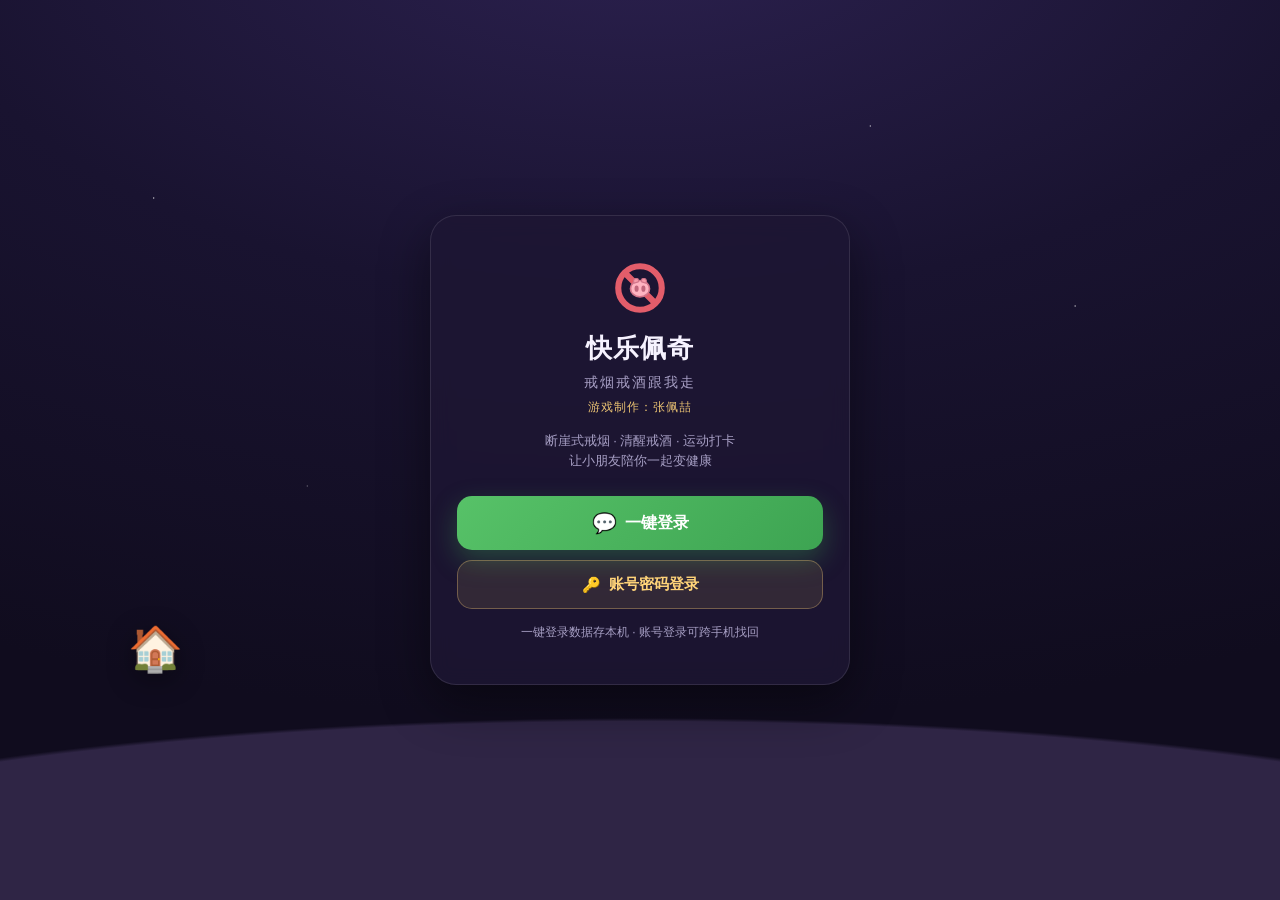
==== commit cac50809: "更新 index.html" ====
--- a/index.html
+++ b/index.html
@@ -49,7 +49,7 @@
     </div>
     <p class="login-sub">断崖式戒烟 · 清醒戒酒 · 运动打卡<br>让小朋友陪你一起变健康</p>
     <button id="wxLogin" class="wx-btn">
-      <span class="wx-ico">💬</span> 微信一键登录
+      <span class="wx-ico">💬</span> 一键登录
     </button>
     <button id="acctLogin" class="acct-btn">
       <span>🔑</span> 账号密码登录
@@ -75,7 +75,7 @@
       <button id="nickBtn" class="nick-chip" title="点击修改昵称">玩家</button>
     </div>
     <div class="topbar-acts">
-      <button id="dmBell" class="icon-btn hidden" title="私信消息">✉️</button>
+      <button id="dmBell" class="icon-btn" title="私信消息">✉️</button>
       <button id="musicBtn" class="icon-btn" title="音乐：卡农（可关闭）">🎵</button>
       <button id="menuBtn" class="icon-btn" title="菜单">☰</button>
     </div>
--- a/style.css
+++ b/style.css
@@ -92,6 +92,12 @@
 }
 .wx-btn:active { transform: scale(.97); }
 .wx-ico { font-size: 20px; }
+.acct-btn {
+  width: 100%; display: flex; align-items: center; justify-content: center; gap: 8px;
+  margin-top: 10px; border-radius: 15px; padding: 14px; font-size: 15px; font-weight: 700;
+  color: var(--gold); background: rgba(255, 212, 121, .1); border: 1px solid rgba(255, 212, 121, .32);
+}
+.acct-btn:active { transform: scale(.97); }
 
 /* ---------------- 顶栏 / 底栏 ---------------- */
 .topbar {
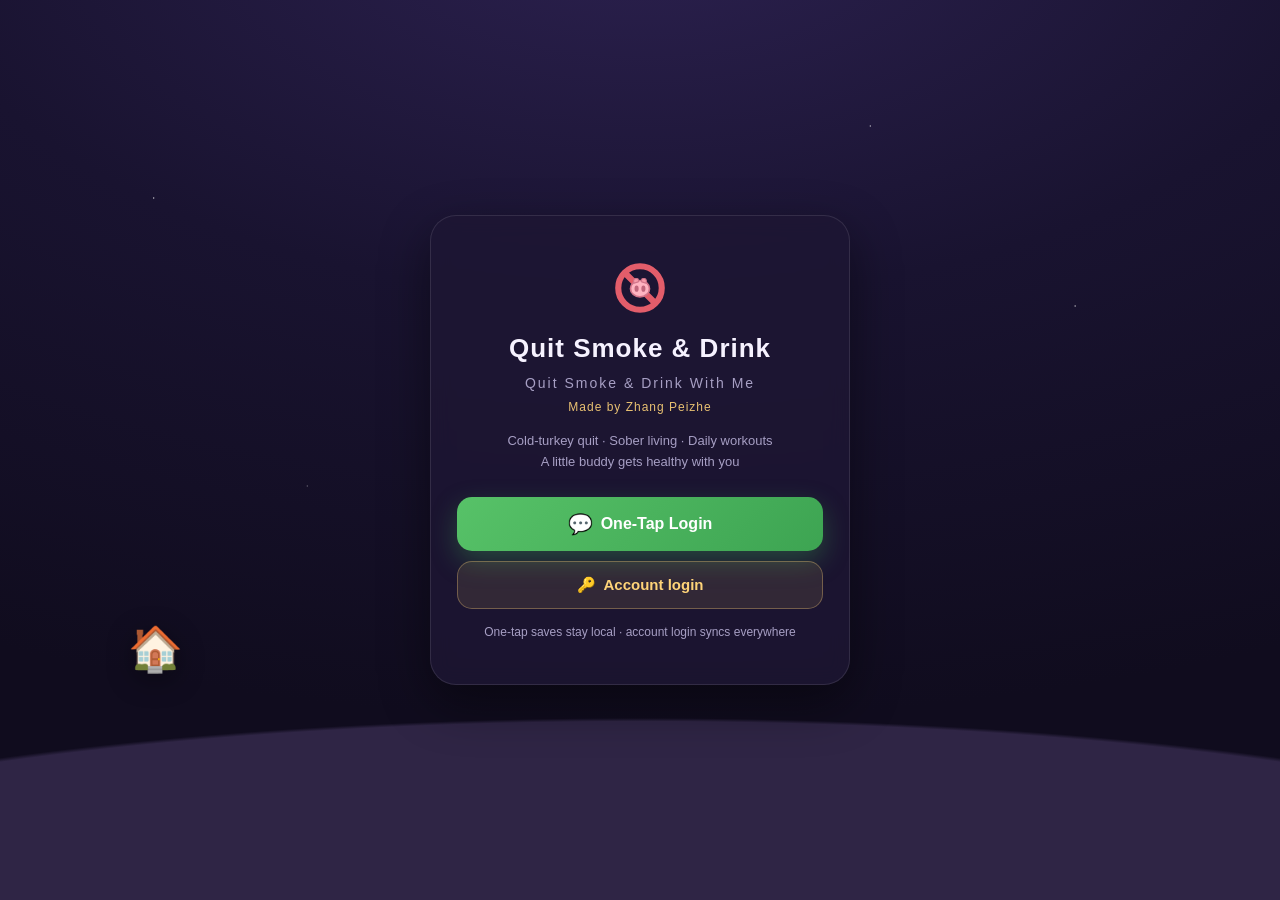
==== commit 6c38648a: "双语版（英文默认+中文切换）: index.html" ====
--- a/index.html
+++ b/index.html
@@ -15,7 +15,7 @@
 (function () {
   var v = 'v' + Date.now();
   document.write('<link rel="stylesheet" href="style.css?' + v + '">');
-  ['art.js', 'music.js', 'game.js'].forEach(function (f) {
+  ['i18n.js', 'art.js', 'music.js', 'game.js'].forEach(function (f) {
     document.write('<script src="' + f + '?' + v + '"><\/script>');
   });
 })();
--- a/style.css
+++ b/style.css
@@ -194,6 +194,29 @@
 .food-row em.on { font-size: 10px; padding: 1px 6px; }
 .clock-presets { display: flex; gap: 8px; margin-top: 8px; }
 .clock-presets .btn { flex: 1; margin: 0; }
+
+/* ===== 小闹钟：自绘选择器（网页 / 安卓 App / iOS 三端同一套）===== */
+.ck-sum {
+  text-align: center; font-size: 15px; font-weight: 700; padding: 10px 8px; border-radius: 14px;
+  background: rgba(124, 92, 255, .16); border: 1px solid rgba(124, 92, 255, .35);
+  font-variant-numeric: tabular-nums;
+}
+.clock-presets { margin-top: 10px; }
+.ck-label { font-size: 12.5px; color: var(--muted); margin: 14px 0 6px; }
+.ck-cal .cal-cell { padding: 7px 0; font-size: 12.5px; cursor: pointer; }
+.ck-cal .cal-cell.dis { cursor: default; }
+.ck-time { display: flex; gap: 10px; }
+.ck-step {
+  flex: 1; display: flex; align-items: center; justify-content: center; gap: 5px;
+  background: rgba(255, 255, 255, .04); border: 1px solid var(--line); border-radius: 14px; padding: 8px 4px;
+}
+.ck-step button {
+  width: 34px; height: 34px; border-radius: 10px; border: 1px solid var(--line); flex: none;
+  background: rgba(255, 255, 255, .07); color: var(--text); font-size: 17px; line-height: 1; display: grid; place-items: center;
+}
+.ck-step button:active { background: rgba(124, 92, 255, .35); }
+.ck-step b { min-width: 30px; text-align: center; font-size: 17px; font-variant-numeric: tabular-nums; }
+.ck-unit { font-size: 11.5px; color: var(--muted); }
 @keyframes tailWag { 0%,100% { transform: rotate(-10deg); } 50% { transform: rotate(16deg); } }
 .dog-tail { animation: tailWag 1s ease-in-out infinite; transform-box: fill-box; transform-origin: 100% 100%; }
 @keyframes dogWiggle { 0%,100% { transform: rotate(0); } 25% { transform: rotate(-9deg); } 50% { transform: rotate(7deg); } 75% { transform: rotate(-4deg); } }
@@ -571,6 +594,10 @@
 .note-wrap { margin-top: 14px; }
 .note-title { font-size: 12px; color: var(--muted); margin: 0 0 8px; }
 .note-list { margin-top: 0; display: flex; flex-direction: column; gap: 8px; }
+/* 已抽到的小纸条：单独一页，列表可滚动 */
+.note-list-all { max-height: 56dvh; overflow-y: auto; padding-right: 2px; -webkit-overflow-scrolling: touch; }
+.note-list-all .note-item { margin: 0; }
+#noteAll { width: 100%; }
 .note-item {
   display: flex; align-items: center; gap: 9px; width: 100%; margin: 0; padding: 10px 12px;
   background: rgba(255, 212, 121, .09); border: 1px dashed rgba(255, 212, 121, .35);
@@ -696,14 +723,24 @@
 .g-mark { font-style: normal; font-size: 10px; padding: 1px 5px; border-radius: 6px; vertical-align: 1px; }
 .g-boy { color: #8fc7ff; background: rgba(143, 199, 255, .14); }
 .g-girl { color: #ff9ec4; background: rgba(255, 158, 196, .14); }
-.fr-btn { min-width: 50px; padding: 6px 7px; font-size: 11.5px; text-align: center; white-space: nowrap; }
-.fr-acts { display: flex; gap: 4px; flex: none; flex-wrap: nowrap; justify-content: flex-end; }
+.fr-btn { min-width: 38px; padding: 5px 6px; font-size: 11px; text-align: center; white-space: nowrap; }
+.fr-acts { display: flex; gap: 3px; flex: none; flex-wrap: nowrap; justify-content: flex-end; }
+/* 超窄屏再收一档，保证昵称仍能显示 4 个字 + VIP */
+@media (max-width: 350px) {
+  .fr-btn { min-width: 32px; padding: 5px 4px; font-size: 10.5px; }
+  .fr-acts { gap: 2px; }
+  .fr-ava { width: 34px; height: 34px; font-size: 18px; }
+}
 .fr-main { min-width: 0; flex: 1; display: flex; flex-direction: column; }
+/* 第一行：昵称 + VIP（左侧，至少 4 字）与操作按钮（右侧，固定不压缩） */
 .fr-line1 { display: flex; align-items: center; justify-content: space-between; gap: 6px; min-width: 0; }
 .fr-line1 > b { font-size: 14.5px; min-width: 0; overflow: hidden; text-overflow: ellipsis; white-space: nowrap; }
-.fr-line1 > b.fn { display: flex; align-items: center; gap: 3px; flex: 1 1 auto; min-width: 0; overflow: visible; }
-.fr-line1 > b.fn .fn-t { min-width: 45px; overflow: hidden; text-overflow: ellipsis; white-space: nowrap; }
+.fr-line1 > b.fn { display: flex; align-items: center; gap: 3px; flex: 0 1 auto; min-width: 0; overflow: hidden; }
+.fr-line1 > b.fn .fn-t { flex: 0 1 auto; min-width: 5em; overflow: hidden; text-overflow: ellipsis; white-space: nowrap; }
 .fr-line1 > b.fn .vip-mini { flex: none; }
+.fr-line2 { display: flex; align-items: center; gap: 6px; margin-top: 6px; min-width: 0; }
+.fr-line2 .fr-days { margin-top: 0; flex: 1 1 auto; min-width: 0; }
+.fr-line2 > .fr-acts, .fr-line2 > .fr-btn { flex: none; }
 .fr-days { margin-top: 6px; font-size: 11.5px; color: var(--muted); display: flex; align-items: center; gap: 4px; flex-wrap: wrap; }
 .mk-cnt { color: var(--muted); font-weight: 400; }
 
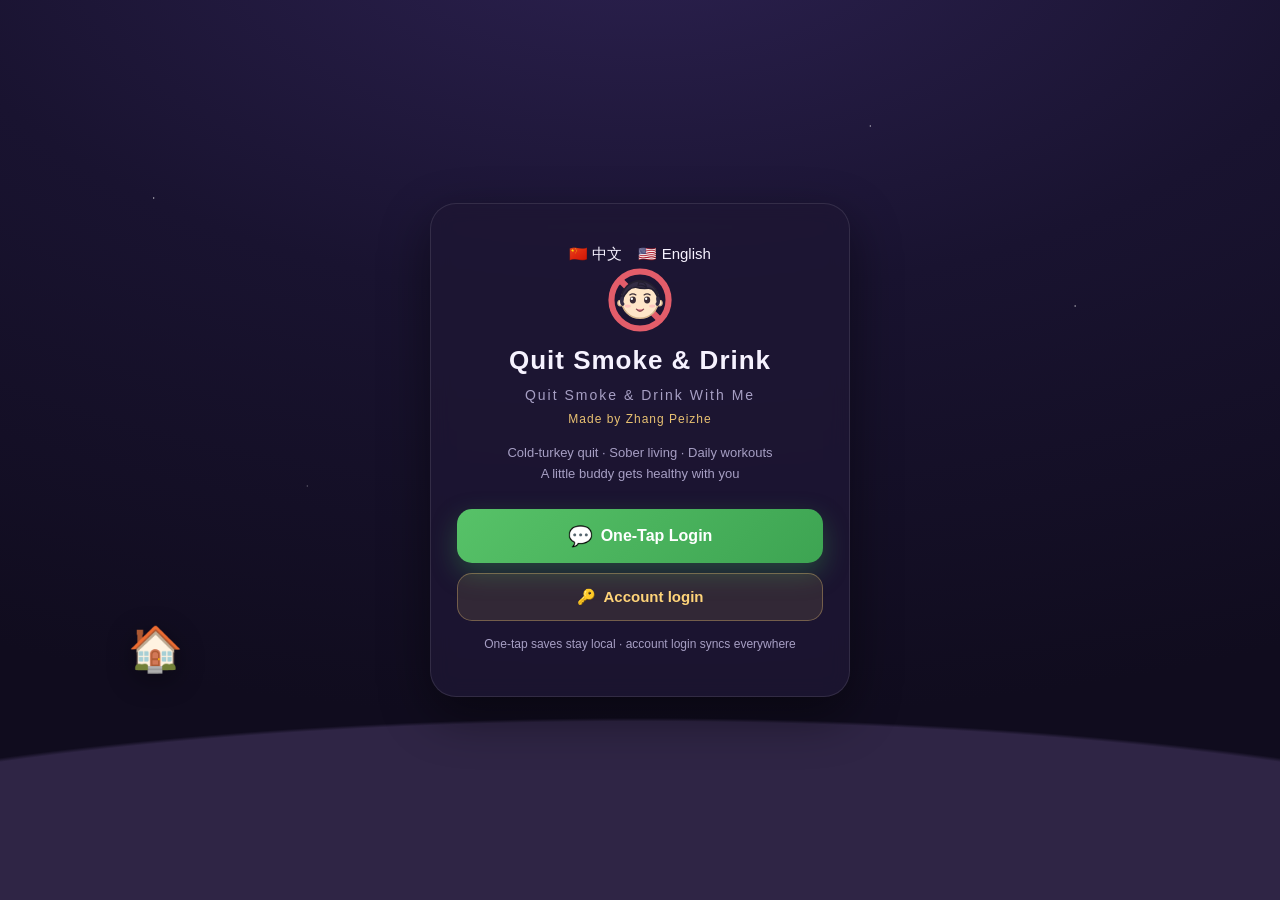
==== commit 0f077048: "update index.html" ====
--- a/index.html
+++ b/index.html
@@ -31,16 +31,32 @@
     <div class="scene-house">🏠</div>
   </div>
   <div class="login-card">
+    <div class="lang-pick">
+      <button id="langZh" type="button">🇨🇳 中文</button>
+      <button id="langEn" type="button">🇺🇸 English</button>
+    </div>
     <div class="logo">
       <span class="logo-emoji">
         <svg viewBox="0 0 100 100" width="68" height="68" xmlns="http://www.w3.org/2000/svg">
-          <line x1="29" y1="29" x2="71" y2="71" stroke="#e35d6a" stroke-width="9" stroke-linecap="round"/>
-          <circle cx="50" cy="50" r="32" fill="none" stroke="#e35d6a" stroke-width="9"/>
-          <ellipse cx="50" cy="51" rx="14" ry="12" fill="#ffb3c1" stroke="#d1748a" stroke-width="2.5"/>
-          <ellipse cx="45" cy="51" rx="3" ry="4.6" fill="#c1667c"/>
-          <ellipse cx="55" cy="51" rx="3" ry="4.6" fill="#c1667c"/>
-          <path d="M41 43 Q39 34 47 36.5 Q48.5 38.5 47.5 41 Z" fill="#f59aa9" stroke="#d1748a" stroke-width="1.6" stroke-linejoin="round"/>
-          <path d="M59 43 Q61 34 53 36.5 Q51.5 38.5 52.5 41 Z" fill="#f59aa9" stroke="#d1748a" stroke-width="1.6" stroke-linejoin="round"/>
+          <line x1="21" y1="21" x2="79" y2="79" stroke="#e35d6a" stroke-width="9" stroke-linecap="round"/>
+          <g transform="translate(50 50) scale(0.75)">
+            <g transform="translate(0 102)">
+              <circle cx="-38" cy="-96" r="5.5" fill="#ffe6c8" stroke="#d8b78e" stroke-width="2.4"/>
+              <circle cx="38" cy="-96" r="5.5" fill="#ffe6c8" stroke="#d8b78e" stroke-width="2.4"/>
+              <circle cx="0" cy="-102" r="36" fill="#ffe6c8" stroke="#d8b78e" stroke-width="3"/>
+              <ellipse cx="-14" cy="-102" rx="6" ry="6.8" fill="#3a2c36"/><circle cx="-16" cy="-104.4" r="2.3" fill="#fff"/>
+              <ellipse cx="14" cy="-102" rx="6" ry="6.8" fill="#3a2c36"/><circle cx="12" cy="-104.4" r="2.3" fill="#fff"/>
+              <path d="M-20 -112 Q-14 -116.5 -8 -112" stroke="#3a2c36" stroke-width="2.4" fill="none" stroke-linecap="round"/>
+              <path d="M8 -112 Q14 -116.5 20 -112" stroke="#3a2c36" stroke-width="2.4" fill="none" stroke-linecap="round"/>
+              <ellipse cx="-24" cy="-90" rx="6" ry="3.2" fill="#ffa3b4" opacity=".5"/>
+              <ellipse cx="24" cy="-90" rx="6" ry="3.2" fill="#ffa3b4" opacity=".5"/>
+              <path d="M-7 -84 q7 8 14 0" stroke="#8a4a52" stroke-width="2.6" fill="#e8808f" stroke-linecap="round"/>
+              <path d="M-36.5 -103 A36.5 36.5 0 0 1 36.5 -103 L36.5 -100 Q30 -126 16 -125 Q2 -124 -8 -127 Q-24 -128 -36.5 -100 Z" fill="#332c44" stroke="#241f30" stroke-width="3" stroke-linejoin="round"/>
+              <path d="M-2 -137 q13 -2 15 11 q-8 -8 -17 -4 Z" fill="#332c44" stroke="#241f30" stroke-width="2.4" stroke-linejoin="round"/>
+              <path d="M-35 -105 q-2 8 1 11 M35 -105 q2 8 -1 11" stroke="#332c44" stroke-width="7" fill="none" stroke-linecap="round"/>
+            </g>
+          </g>
+          <circle cx="50" cy="50" r="42" fill="none" stroke="#e35d6a" stroke-width="9"/>
         </svg>
       </span>
       <h1>快乐佩奇</h1>
@@ -64,11 +80,25 @@
     <div class="topbar-brand">
       <span class="brand-ico">
         <svg viewBox="0 0 100 100" width="22" height="22" xmlns="http://www.w3.org/2000/svg">
-          <line x1="29" y1="29" x2="71" y2="71" stroke="#e35d6a" stroke-width="10" stroke-linecap="round"/>
-          <circle cx="50" cy="50" r="32" fill="none" stroke="#e35d6a" stroke-width="10"/>
-          <ellipse cx="50" cy="51" rx="14" ry="12" fill="#ffb3c1" stroke="#d1748a" stroke-width="2.5"/>
-          <ellipse cx="45" cy="51" rx="3" ry="4.6" fill="#c1667c"/>
-          <ellipse cx="55" cy="51" rx="3" ry="4.6" fill="#c1667c"/>
+          <line x1="21" y1="21" x2="79" y2="79" stroke="#e35d6a" stroke-width="10" stroke-linecap="round"/>
+          <g transform="translate(50 50) scale(0.75)">
+            <g transform="translate(0 102)">
+              <circle cx="-38" cy="-96" r="5.5" fill="#ffe6c8" stroke="#d8b78e" stroke-width="2.4"/>
+              <circle cx="38" cy="-96" r="5.5" fill="#ffe6c8" stroke="#d8b78e" stroke-width="2.4"/>
+              <circle cx="0" cy="-102" r="36" fill="#ffe6c8" stroke="#d8b78e" stroke-width="3"/>
+              <ellipse cx="-14" cy="-102" rx="6" ry="6.8" fill="#3a2c36"/><circle cx="-16" cy="-104.4" r="2.3" fill="#fff"/>
+              <ellipse cx="14" cy="-102" rx="6" ry="6.8" fill="#3a2c36"/><circle cx="12" cy="-104.4" r="2.3" fill="#fff"/>
+              <path d="M-20 -112 Q-14 -116.5 -8 -112" stroke="#3a2c36" stroke-width="2.4" fill="none" stroke-linecap="round"/>
+              <path d="M8 -112 Q14 -116.5 20 -112" stroke="#3a2c36" stroke-width="2.4" fill="none" stroke-linecap="round"/>
+              <ellipse cx="-24" cy="-90" rx="6" ry="3.2" fill="#ffa3b4" opacity=".5"/>
+              <ellipse cx="24" cy="-90" rx="6" ry="3.2" fill="#ffa3b4" opacity=".5"/>
+              <path d="M-7 -84 q7 8 14 0" stroke="#8a4a52" stroke-width="2.6" fill="#e8808f" stroke-linecap="round"/>
+              <path d="M-36.5 -103 A36.5 36.5 0 0 1 36.5 -103 L36.5 -100 Q30 -126 16 -125 Q2 -124 -8 -127 Q-24 -128 -36.5 -100 Z" fill="#332c44" stroke="#241f30" stroke-width="3" stroke-linejoin="round"/>
+              <path d="M-2 -137 q13 -2 15 11 q-8 -8 -17 -4 Z" fill="#332c44" stroke="#241f30" stroke-width="2.4" stroke-linejoin="round"/>
+              <path d="M-35 -105 q-2 8 1 11 M35 -105 q2 8 -1 11" stroke="#332c44" stroke-width="7" fill="none" stroke-linecap="round"/>
+            </g>
+          </g>
+          <circle cx="50" cy="50" r="42" fill="none" stroke="#e35d6a" stroke-width="10"/>
         </svg>
       </span>
       <span class="tb-wrap">快乐佩奇<small class="brand-credit">戒烟戒酒跟我走</small></span>
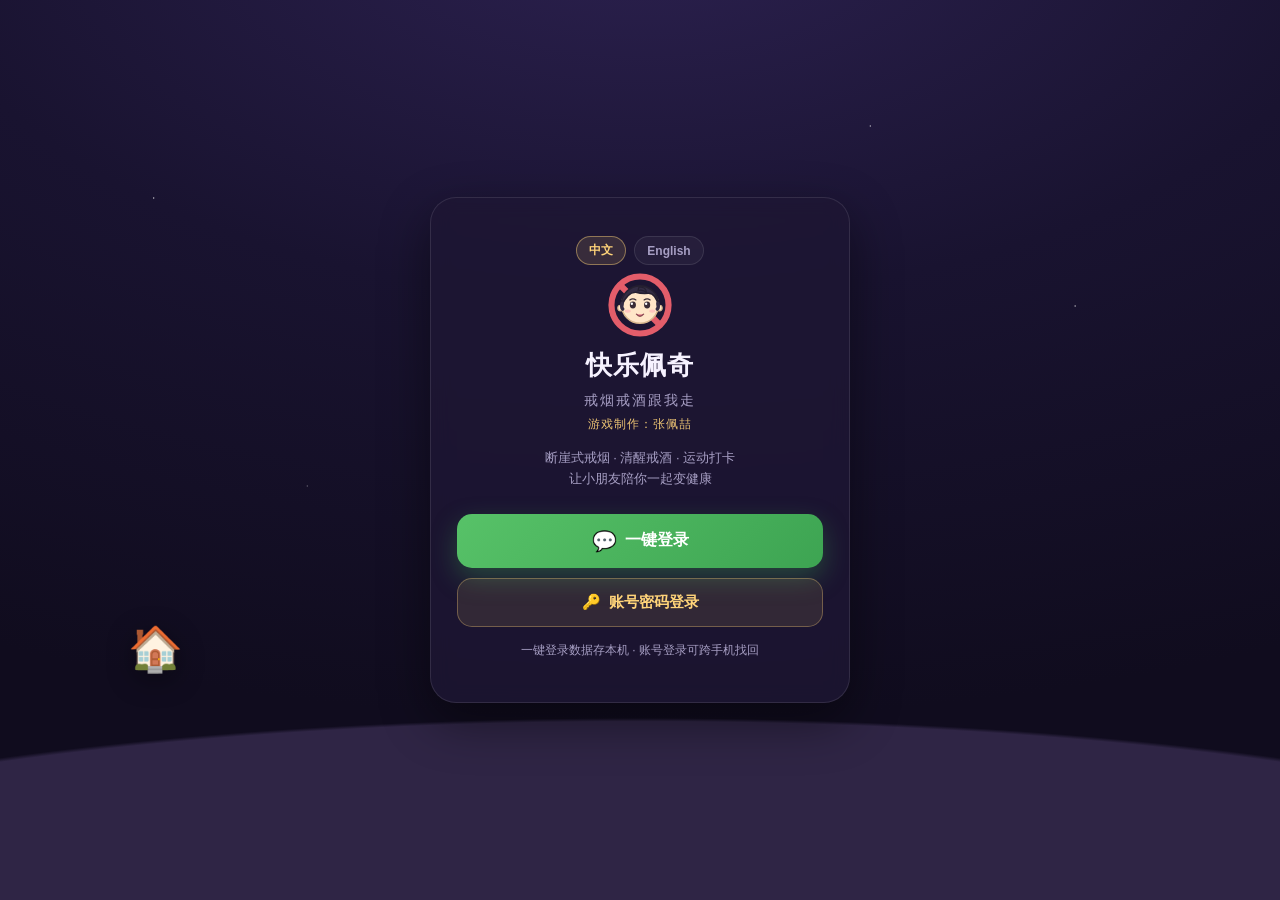
==== commit 7327d1f1: "update index.html" ====
--- a/index.html
+++ b/index.html
@@ -32,8 +32,8 @@
   </div>
   <div class="login-card">
     <div class="lang-pick">
-      <button id="langZh" type="button">🇨🇳 中文</button>
-      <button id="langEn" type="button">🇺🇸 English</button>
+      <button id="langZh" type="button">中文</button>
+      <button id="langEn" type="button">English</button>
     </div>
     <div class="logo">
       <span class="logo-emoji">
--- a/style.css
+++ b/style.css
@@ -873,3 +873,44 @@
 }
 .cm-top { display: flex; align-items: center; justify-content: space-between; margin-bottom: 4px; }
 .cm-top button { padding: 6px 12px; border-radius: 10px; font-size: 12px; color: var(--muted); background: rgba(255, 255, 255, .07); }
+
+/* ---------------- 登录页语言切换（国旗） ---------------- */
+.lang-pick {
+  display: flex; justify-content: center; gap: 8px; margin-bottom: 6px;
+}
+.lang-pick button {
+  font-family: inherit; font-size: 12px; font-weight: 600; cursor: pointer;
+  color: var(--muted); background: rgba(255, 255, 255, .04);
+  border: 1px solid var(--line); border-radius: 20px; padding: 5px 12px;
+  transition: color .15s, border-color .15s, background .15s;
+}
+.lang-pick button.on {
+  color: var(--gold); background: rgba(255, 212, 121, .12);
+  border-color: rgba(255, 212, 121, .45);
+}
+/* 英文品牌名只显示一遍：标题缩小、副标题隐藏（i18n 控制） */
+.logo.logo-en h1 { font-size: 20px; letter-spacing: 0; line-height: 1.25; }
+.tb-wrap.tb-en { font-size: 12px; font-weight: 800; justify-content: center; white-space: nowrap; letter-spacing: -.2px; }
+.tb-wrap.tb-en .brand-credit { display: none; }
+/* 顶栏英文单行时压缩昵称胶囊宽度，保证应用名完整显示 */
+.topbar-brand:has(.tb-en) .nick-chip { max-width: 92px; }
+.topbar-brand:has(.tb-en) .nick-chip .nk-t { max-width: 64px; }
+.lang-on { outline: 2px solid rgba(255, 212, 121, .35); outline-offset: -2px; }
+/* 窄屏：英文单行应用名 + 压缩顶栏元素，保证不溢出 */
+@media (max-width: 419px) {
+  .topbar { padding: 10px 12px; }
+  .icon-btn { width: 34px; height: 34px; font-size: 15px; }
+  .topbar-brand { gap: 6px; }
+  .tb-wrap.tb-en { font-size: 10.5px; }
+  .topbar-brand:has(.tb-en) .nick-chip { max-width: 60px; }
+  .topbar-brand:has(.tb-en) .nick-chip .nk-t { max-width: 36px; }
+}
+@media (max-width: 359px) {
+  .topbar { padding: 8px 10px; }
+  .icon-btn { width: 30px; height: 30px; font-size: 14px; }
+  .topbar-brand { gap: 5px; }
+  .brand-ico svg { width: 18px; height: 18px; }
+  .tb-wrap.tb-en { font-size: 9.5px; }
+  .topbar-brand:has(.tb-en) .nick-chip { max-width: 36px; padding: 3px 5px; }
+  .topbar-brand:has(.tb-en) .nick-chip .nk-t { max-width: 22px; }
+}
